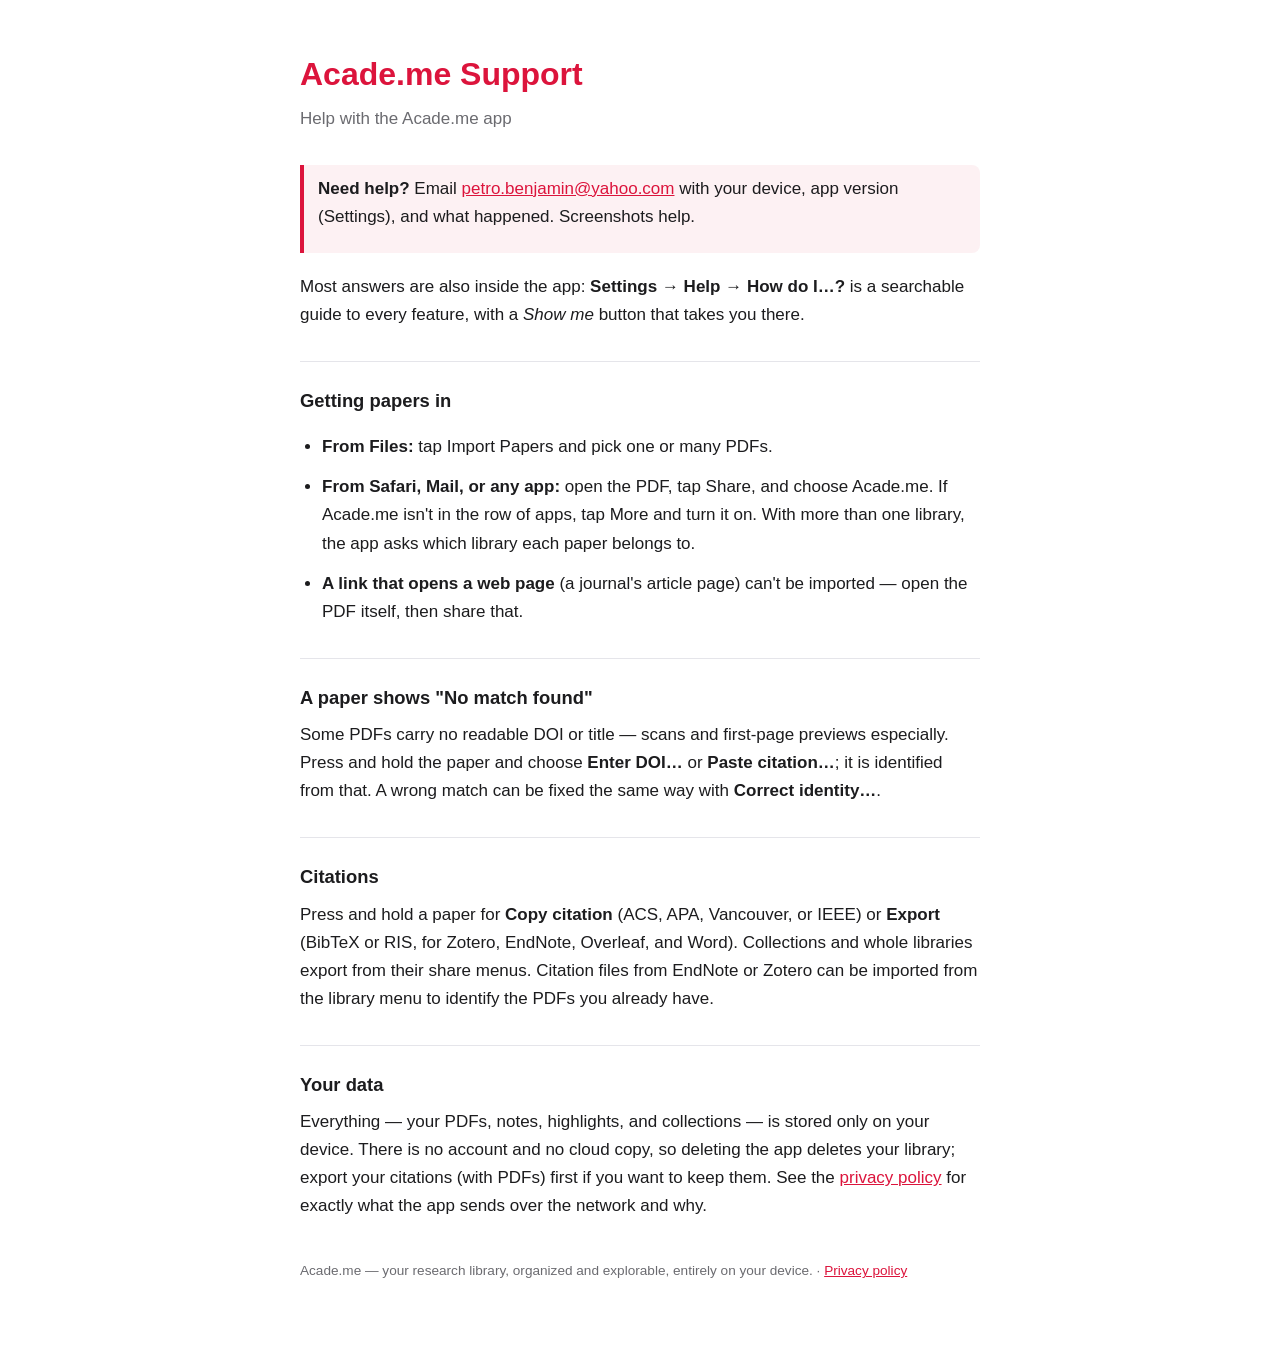
==== support/index.html @ 4ad18661 "Privacy policy and support pages for Acade.me (GitHub Pages) index.html mirrors docs/privacy/index.h" ====
<!DOCTYPE html>
<html lang="en">
<head>
<meta charset="utf-8">
<meta name="viewport" content="width=device-width, initial-scale=1">
<title>Acade.me Support</title>
<style>
  :root {
    --crimson: #DC143C;
    --ink: #1c1c1e;
    --muted: #6b6b70;
    --bg: #ffffff;
    --rule: #e5e5ea;
  }
  @media (prefers-color-scheme: dark) {
    :root { --ink: #f2f2f7; --muted: #98989e; --bg: #111114; --rule: #2c2c2e; }
  }
  body {
    margin: 0; background: var(--bg); color: var(--ink);
    font: 17px/1.65 -apple-system, "Segoe UI", Roboto, Helvetica, Arial, sans-serif;
  }
  main { max-width: 680px; margin: 0 auto; padding: 48px 16px 80px; }
  h1 { color: var(--crimson); font-size: 2rem; margin: 0 0 4px; }
  .sub { color: var(--muted); margin: 0 0 32px; }
  h2 { font-size: 1.15rem; margin: 32px 0 8px; border-top: 1px solid var(--rule); padding-top: 24px; }
  p, li { margin: 0 0 12px; }
  ul { padding-left: 22px; }
  .promise {
    border-left: 4px solid var(--crimson); padding: 10px 14px; margin: 20px 0;
    background: rgba(220, 20, 60, 0.06); border-radius: 0 8px 8px 0;
  }
  a { color: var(--crimson); }
  footer { color: var(--muted); font-size: 0.85rem; margin-top: 40px; }
</style>
</head>
<body>
<main>
  <h1>Acade.me Support</h1>
  <p class="sub">Help with the Acade.me app</p>

  <div class="promise">
    <p><strong>Need help?</strong> Email <a href="mailto:petro.benjamin@yahoo.com?subject=Acade.me%20support">petro.benjamin@yahoo.com</a>
    with your device, app version (Settings), and what happened. Screenshots help.</p>
  </div>

  <p>Most answers are also inside the app: <strong>Settings → Help → How do I…?</strong> is a
  searchable guide to every feature, with a <em>Show me</em> button that takes you there.</p>

  <h2>Getting papers in</h2>
  <ul>
    <li><strong>From Files:</strong> tap Import Papers and pick one or many PDFs.</li>
    <li><strong>From Safari, Mail, or any app:</strong> open the PDF, tap Share, and choose
    Acade.me. If Acade.me isn't in the row of apps, tap More and turn it on. With more than one
    library, the app asks which library each paper belongs to.</li>
    <li><strong>A link that opens a web page</strong> (a journal's article page) can't be imported
    — open the PDF itself, then share that.</li>
  </ul>

  <h2>A paper shows "No match found"</h2>
  <p>Some PDFs carry no readable DOI or title — scans and first-page previews especially. Press
  and hold the paper and choose <strong>Enter DOI…</strong> or <strong>Paste citation…</strong>;
  it is identified from that. A wrong match can be fixed the same way with
  <strong>Correct identity…</strong>.</p>

  <h2>Citations</h2>
  <p>Press and hold a paper for <strong>Copy citation</strong> (ACS, APA, Vancouver, or IEEE) or
  <strong>Export</strong> (BibTeX or RIS, for Zotero, EndNote, Overleaf, and Word). Collections and
  whole libraries export from their share menus. Citation files from EndNote or Zotero can be
  imported from the library menu to identify the PDFs you already have.</p>

  <h2>Your data</h2>
  <p>Everything — your PDFs, notes, highlights, and collections — is stored only on your device.
  There is no account and no cloud copy, so deleting the app deletes your library; export your
  citations (with PDFs) first if you want to keep them. See the
  <a href="../">privacy policy</a> for exactly what the app sends over the network and why.</p>

  <footer>Acade.me — your research library, organized and explorable, entirely on your device.
  · <a href="../">Privacy policy</a></footer>
</main>
</body>
</html>
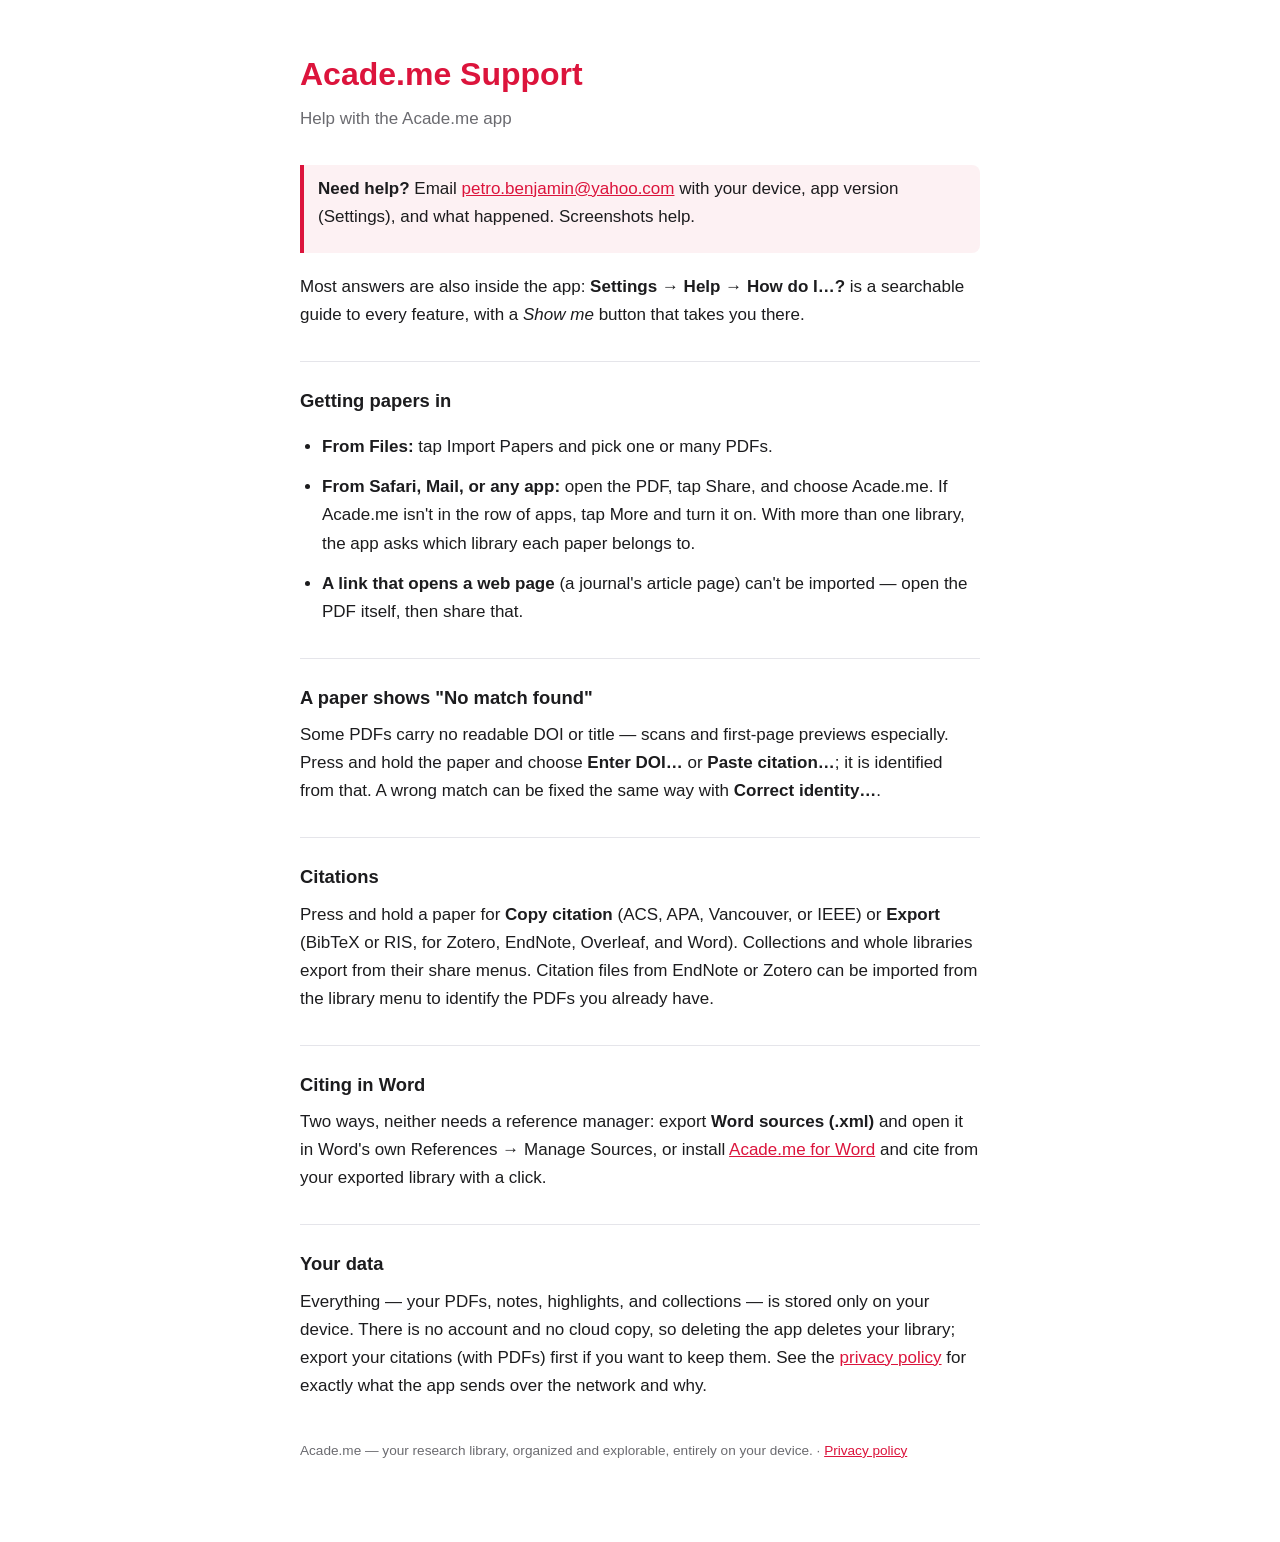
==== commit cbbf28d4: "Acade.me for Word: add-in under word/, install page, privacy and support notes The add-in (task pane" ====
--- a/support/index.html
+++ b/support/index.html
@@ -68,6 +68,11 @@
   whole libraries export from their share menus. Citation files from EndNote or Zotero can be
   imported from the library menu to identify the PDFs you already have.</p>
 
+  <h2>Citing in Word</h2>
+  <p>Two ways, neither needs a reference manager: export <strong>Word sources (.xml)</strong> and open it
+  in Word's own References → Manage Sources, or install <a href="../word/">Acade.me for Word</a> and cite
+  from your exported library with a click.</p>
+
   <h2>Your data</h2>
   <p>Everything — your PDFs, notes, highlights, and collections — is stored only on your device.
   There is no account and no cloud copy, so deleting the app deletes your library; export your
